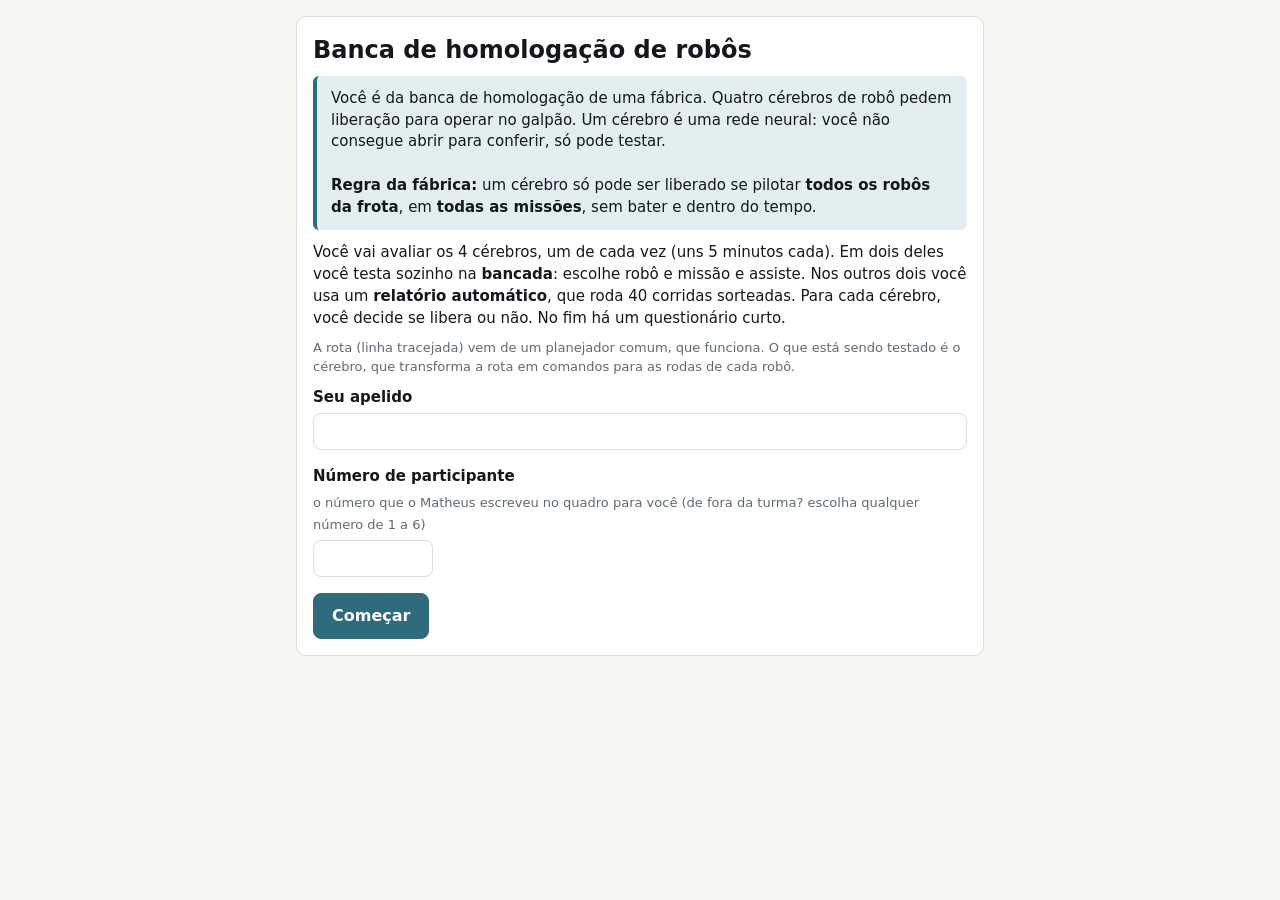
==== docs/index.html @ 39d94e66 "Banca de homologação: site, painel, treino e README" ====
<!doctype html>
<html lang="pt-BR">
<head>
<meta charset="utf-8">
<meta name="viewport" content="width=device-width, initial-scale=1">
<title>Banca de homologação</title>
<link rel="icon" href="data:,">
<link rel="stylesheet" href="style.css">
</head>
<body>

<!-- 1. Entrada -->
<section id="tela-entrada" class="wrap narrow">
  <div class="card">
    <h1>Banca de homologação de robôs</h1>
    <blockquote class="regra">
      Você é da banca de homologação de uma fábrica. Quatro cérebros de robô pedem liberação para
      operar no galpão. Um cérebro é uma rede neural: você não consegue abrir para conferir, só
      pode testar.<br><br>
      <b>Regra da fábrica:</b> um cérebro só pode ser liberado se pilotar <b>todos os robôs da
      frota</b>, em <b>todas as missões</b>, sem bater e dentro do tempo.
    </blockquote>
    <p>Você vai avaliar os 4 cérebros, um de cada vez (uns 5 minutos cada). Em dois deles você
      testa sozinho na <b>bancada</b>: escolhe robô e missão e assiste. Nos outros dois você usa
      um <b>relatório automático</b>, que roda 40 corridas sorteadas. Para cada cérebro, você decide
      se libera ou não. No fim há um questionário curto.</p>
    <p class="muted small">A rota (linha tracejada) vem de um planejador comum, que funciona. O que
      está sendo testado é o cérebro, que transforma a rota em comandos para as rodas de cada robô.</p>
    <div class="pergunta">
      <b>Seu apelido</b>
      <input id="apelido" type="text" maxlength="40" autocomplete="off" style="width:100%">
    </div>
    <div class="pergunta">
      <b>Número de participante</b>
      <span class="muted small">o número que o Matheus escreveu no quadro para você (de fora da turma? escolha qualquer número de 1 a 6)</span>
      <input id="participante" type="number" min="1" max="99" style="width:120px; display:block; margin-top:4px">
    </div>
    <p id="erro-entrada" class="aviso"></p>
    <div class="row">
      <button id="comecar" class="primary big">Começar</button>
      <button id="continuar" class="hidden"></button>
    </div>
  </div>
</section>

<!-- 2. Um cérebro -->
<section id="tela-cerebro" class="wrap hidden">
  <div class="topo">
    <h1 id="c-titulo">Cérebro</h1>
    <span id="c-selo" class="selo"></span>
    <span id="c-posicao" class="muted"></span>
    <span class="grow"></span>
    <span class="muted small">tempo neste cérebro: <b id="c-relogio" class="relogio">0:00</b> (sugerido: ~5 min)</span>
  </div>
  <p id="c-instrucao" class="muted"></p>

  <div class="mesa">
    <div class="card">
      <canvas id="cv" class="galpao" width="1000" height="750"></canvas>
      <div class="row" style="margin-top:8px">
        <span class="muted small">velocidade</span>
        <span id="velocidades" class="row" style="gap:4px"></span>
        <span class="grow"></span>
      </div>
      <div id="status" class="status"></div>
    </div>

    <div>
      <!-- bancada -->
      <div id="painel-bancada" class="card hidden">
        <h2>Bancada</h2>
        <h3>Robô</h3>
        <div id="robos" class="robos"></div>
        <h3>Missão</h3>
        <div id="missoes" class="missoes"></div>
        <div class="row" style="margin-top:12px">
          <button id="rodar" class="primary big">Rodar</button>
          <span class="muted small">a saída varia um pouco a cada corrida</span>
        </div>
        <h3>Corridas com este cérebro <span id="n-corridas" class="muted"></span></h3>
        <div class="lista-corridas"><table><tbody id="corridas"></tbody></table></div>
      </div>

      <!-- relatório -->
      <div id="painel-relatorio" class="card hidden">
        <h2>Relatório automático</h2>
        <p class="muted small">Roda 40 corridas sorteadas (robô e missão ao acaso, entre os mesmos da
          bancada), sem desenhar, e resume o resultado.</p>
        <button id="avaliar" class="primary big">Rodar avaliação</button>
        <div id="progresso" class="hidden" style="margin-top:10px">
          <div class="barra"><div id="barra"></div></div>
          <span id="progresso-txt" class="muted small"></span>
        </div>
        <div id="resultado" class="hidden">
          <div style="margin-top:12px"><span id="taxa" class="taxa-grande"></span>
            <span id="taxa-txt" class="muted"></span></div>
          <h3>As 3 piores corridas</h3>
          <table><tbody id="piores"></tbody></table>
          <h3>Por robô</h3>
          <table><thead><tr><th>Robô</th><th class="num">chegou</th></tr></thead><tbody id="por-robo"></tbody></table>
          <h3>Por missão</h3>
          <table><thead><tr><th>Missão</th><th class="num">chegou</th></tr></thead><tbody id="por-missao"></tbody></table>
        </div>
      </div>
    </div>
  </div>

  <!-- decisão -->
  <div class="card" id="decisao">
    <h2 id="d-titulo">Sua decisão</h2>
    <div class="pergunta">
      <b>Você libera este cérebro para operar no galpão?</b>
      <div class="opcoes">
        <label><input type="radio" name="decisao" value="libero"> Libero</label>
        <label><input type="radio" name="decisao" value="nao_libero"> Não libero</label>
      </div>
    </div>
    <div class="pergunta">
      <b>Quanta confiança você tem nessa decisão?</b>
      <div class="opcoes" id="confianca">
        <label><input type="radio" name="confianca" value="1"> 1 · nenhuma</label>
        <label><input type="radio" name="confianca" value="2"> 2</label>
        <label><input type="radio" name="confianca" value="3"> 3</label>
        <label><input type="radio" name="confianca" value="4"> 4</label>
        <label><input type="radio" name="confianca" value="5"> 5 · total</label>
      </div>
    </div>
    <div class="pergunta">
      <b>Por quê?</b>
      <textarea id="porque" maxlength="600" placeholder="Uma ou duas frases"></textarea>
    </div>
    <p id="d-falta" class="muted small"></p>
    <button id="confirmar" class="primary big" disabled>Confirmar e seguir</button>
  </div>
</section>

<!-- 3. Questionário -->
<section id="tela-questionario" class="wrap narrow hidden">
  <div class="card">
    <h1>Questionário final</h1>
    <p class="muted">Cinco perguntas rápidas. As respostas abertas podem ser curtas.</p>

    <div class="pergunta">
      <b>1. Você liberaria algum destes cérebros para trabalhar ao lado de pessoas? Qual?</b>
      <div class="opcoes" id="q1">
        <label><input type="checkbox" value="1"> Cérebro 1</label>
        <label><input type="checkbox" value="2"> Cérebro 2</label>
        <label><input type="checkbox" value="3"> Cérebro 3</label>
        <label><input type="checkbox" value="4"> Cérebro 4</label>
        <label><input type="checkbox" value="nenhum"> Nenhum</label>
      </div>
    </div>
    <div class="pergunta">
      <b>2. Qual modo te deu mais segurança para decidir?</b>
      <div class="opcoes">
        <label><input type="radio" name="q2" value="bancada"> Bancada (testar sozinho)</label>
        <label><input type="radio" name="q2" value="relatorio"> Relatório automático</label>
        <label><input type="radio" name="q2" value="igual"> Igual</label>
      </div>
    </div>
    <div class="pergunta">
      <b>3. O que te faria reprovar um robô na hora?</b>
      <div class="opcoes">
        <label><input type="radio" name="q3" value="numero"> O número (taxa de sucesso)</label>
        <label><input type="radio" name="q3" value="ver_falha"> Ver a falha acontecendo</label>
        <label><input type="radio" name="q3" value="explicacao"> Uma explicação do motivo</label>
        <label><input type="radio" name="q3" value="outro"> Outro</label>
      </div>
      <input id="q3-outro" type="text" class="hidden" placeholder="Qual?" style="width:100%">
    </div>
    <div class="pergunta">
      <b>4. Quem deveria assinar essa liberação?</b>
      <div class="opcoes">
        <label><input type="radio" name="q4" value="empresa_cerebro"> A empresa que fez o cérebro</label>
        <label><input type="radio" name="q4" value="fabricante_robo"> O fabricante do robô</label>
        <label><input type="radio" name="q4" value="governo"> Um órgão do governo</label>
        <label><input type="radio" name="q4" value="certificadora"> Uma certificadora independente</label>
        <label><input type="radio" name="q4" value="fabrica_usuaria"> A fábrica que vai usar</label>
      </div>
    </div>
    <div class="pergunta">
      <b>5. O que faltou para você decidir com segurança?</b>
      <textarea id="q5" maxlength="800"></textarea>
    </div>
    <p id="q-falta" class="muted small"></p>
    <button id="enviar" class="primary big" disabled>Enviar respostas</button>
  </div>
</section>

<!-- 4. Fim -->
<section id="tela-fim" class="wrap narrow hidden">
  <div class="card">
    <h1>Obrigado!</h1>
    <p id="fim-msg"></p>
    <p class="muted">Quais cérebros tinham defeito será revelado na conversa, depois que todos terminarem.
      Por favor, não conte suas decisões para quem ainda está avaliando.</p>
    <div class="row">
      <button id="baixar">Baixar minhas respostas</button>
      <button id="reenviar" class="hidden">Tentar enviar de novo</button>
    </div>
  </div>
</section>

<script type="module" src="app.js"></script>
</body>
</html>
---- docs/style.css ----
/* Estilo comum da banca (index.html) e do painel (painel.html). */
:root {
  --paper: #f7f6f2; --card: #ffffff; --line: #e0ddd6; --ink: #14181c; --soft: #5f6a72;
  --accent: #2f6b7d; --accent-soft: #e3eef1; --ok: #2f8a5b; --ok-soft: #e2f1e8;
  --bad: #c2551f; --bad-soft: #f8e6dc; --warn: #b8860b;
}
* { box-sizing: border-box; }
html { -webkit-text-size-adjust: 100%; }
body { margin: 0; background: var(--paper); color: var(--ink);
       font: 15px/1.45 system-ui, -apple-system, "Segoe UI", Roboto, sans-serif; }
h1 { font-size: 24px; margin: 0 0 8px; }
h2 { font-size: 18px; margin: 0 0 8px; }
h3 { font-size: 15px; margin: 16px 0 6px; }
p { margin: 0 0 10px; }
a { color: var(--accent); }
.wrap { max-width: 1280px; margin: 0 auto; padding: 16px; }
.narrow { max-width: 720px; }
.card { background: var(--card); border: 1px solid var(--line); border-radius: 10px; padding: 16px; margin-bottom: 14px; }
.muted { color: var(--soft); }
.small { font-size: 13px; }
.hidden { display: none !important; }
.row { display: flex; gap: 10px; flex-wrap: wrap; align-items: center; }
.grow { flex: 1; }

button, select, input, textarea {
  font: inherit; color: var(--ink); background: #fff;
  border: 1px solid var(--line); border-radius: 8px; padding: 7px 10px;
}
textarea { width: 100%; min-height: 64px; resize: vertical; }
input[type=text], input[type=number] { min-width: 0; }
button { cursor: pointer; }
button:disabled { opacity: .45; cursor: not-allowed; }
button.primary { background: var(--accent); border-color: var(--accent); color: #fff; font-weight: 600; }
button.big { padding: 10px 18px; font-size: 16px; }
button.sel { background: var(--accent-soft); border-color: var(--accent); }

blockquote.regra { margin: 0 0 12px; padding: 12px 14px; background: var(--accent-soft);
                   border-left: 4px solid var(--accent); border-radius: 6px; }

/* cabeçalho de cada cérebro */
.topo { display: flex; flex-wrap: wrap; gap: 8px 16px; align-items: baseline; margin-bottom: 12px; }
.topo h1 { margin: 0; }
.selo { display: inline-block; padding: 2px 10px; border-radius: 99px; font-size: 13px; font-weight: 600;
        background: var(--accent-soft); color: var(--accent); }
.relogio { font-variant-numeric: tabular-nums; }

/* área de trabalho: galpão à esquerda, controles à direita */
.mesa { display: grid; grid-template-columns: minmax(0, 1.6fr) minmax(300px, 1fr); gap: 14px; align-items: start; }
@media (max-width: 900px) { .mesa { grid-template-columns: minmax(0, 1fr); } }
canvas.galpao { width: 100%; aspect-ratio: 4 / 3; display: block; background: #fff; border-radius: 8px; }
.status { margin-top: 8px; min-height: 22px; font-variant-numeric: tabular-nums; }
.status b.ok { color: var(--ok); } .status b.bad { color: var(--bad); }

.robos { display: grid; grid-template-columns: repeat(auto-fill, minmax(92px, 1fr)); gap: 6px; }
.robos button { padding: 4px; display: flex; flex-direction: column; align-items: center; gap: 2px; font-size: 12px; line-height: 1.2; }
.robos canvas { width: 64px; height: 64px; }
.missoes { display: flex; flex-direction: column; gap: 4px; }
.missoes button { text-align: left; font-size: 14px; }

table { border-collapse: collapse; width: 100%; font-size: 14px; }
th, td { padding: 4px 6px; border-bottom: 1px solid var(--line); text-align: left; vertical-align: top; }
th { color: var(--soft); font-weight: 600; }
td.num, th.num { text-align: right; font-variant-numeric: tabular-nums; }
tr.falha td { color: var(--bad); }
.lista-corridas { max-height: 220px; overflow-y: auto; }

.barra { height: 10px; background: var(--line); border-radius: 99px; overflow: hidden; }
.barra > div { height: 100%; width: 0; background: var(--accent); transition: width .1s; }
.taxa-grande { font-size: 34px; font-weight: 700; font-variant-numeric: tabular-nums; }

/* decisão e questionário */
.opcoes { display: flex; flex-wrap: wrap; gap: 6px; margin: 4px 0 10px; }
.opcoes label { display: flex; gap: 6px; align-items: center; padding: 6px 10px; border: 1px solid var(--line);
                border-radius: 8px; background: #fff; cursor: pointer; }
.opcoes label:has(input:checked) { border-color: var(--accent); background: var(--accent-soft); }
.pergunta { margin-bottom: 16px; }
.pergunta > b { display: block; margin-bottom: 4px; }
.aviso { color: var(--bad); }

/* painel */
.kpis { display: grid; grid-template-columns: repeat(auto-fill, minmax(200px, 1fr)); gap: 10px; }
.kpi { background: var(--card); border: 1px solid var(--line); border-radius: 10px; padding: 12px; }
.kpi .v { font-size: 26px; font-weight: 700; font-variant-numeric: tabular-nums; }
.tag-ok { color: var(--ok); font-weight: 600; } .tag-bad { color: var(--bad); font-weight: 600; }
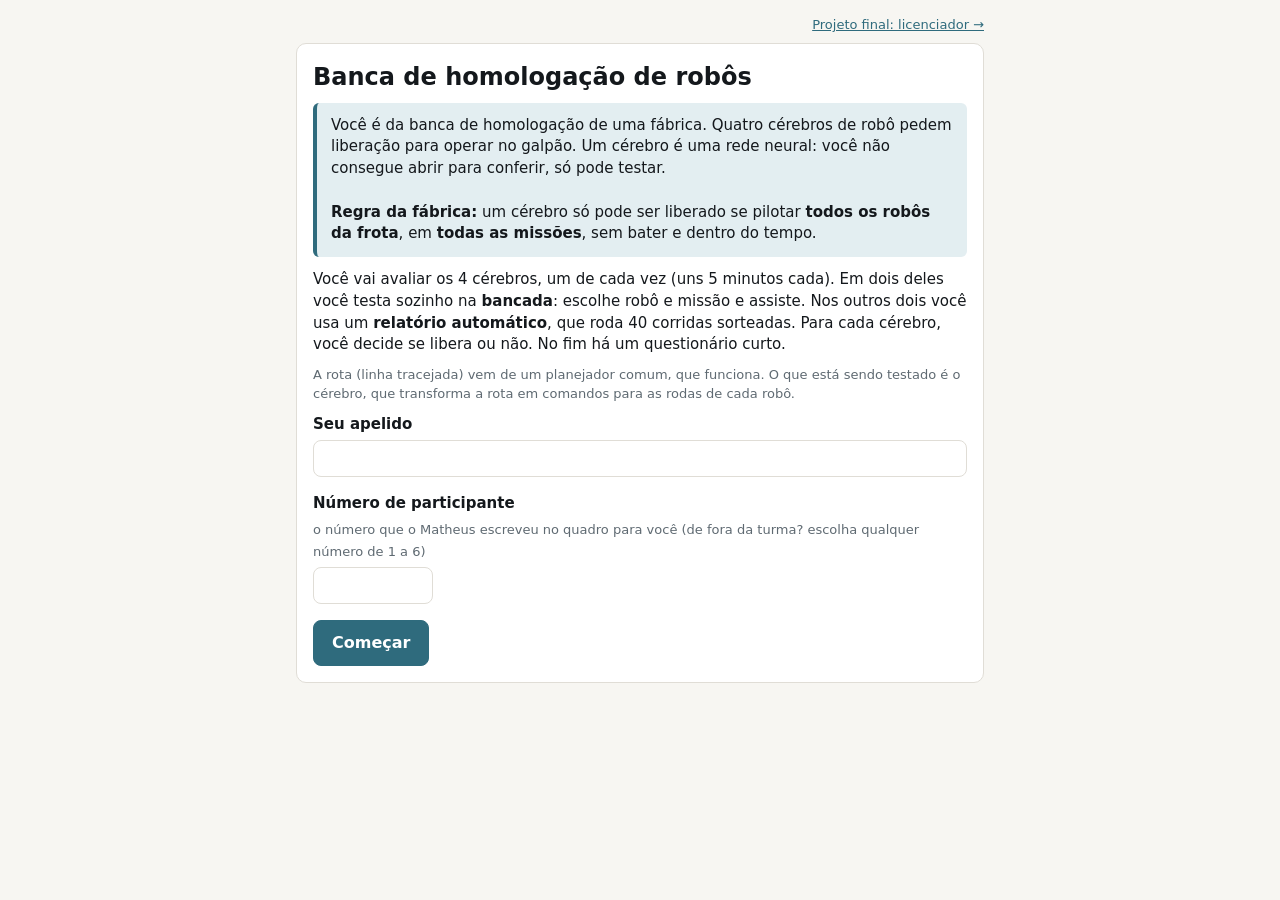
==== commit 68ac847d: "Etapa 2: página da licença com grade, replay e cartão - docs/licenca.html + docs/licenca.js: seletor" ====
--- a/docs/index.html
+++ b/docs/index.html
@@ -11,6 +11,7 @@
 
 <!-- 1. Entrada -->
 <section id="tela-entrada" class="wrap narrow">
+  <p class="small" style="text-align:right; margin:0 0 8px"><a href="licenca.html">Projeto final: licenciador →</a></p>
   <div class="card">
     <h1>Banca de homologação de robôs</h1>
     <blockquote class="regra">
